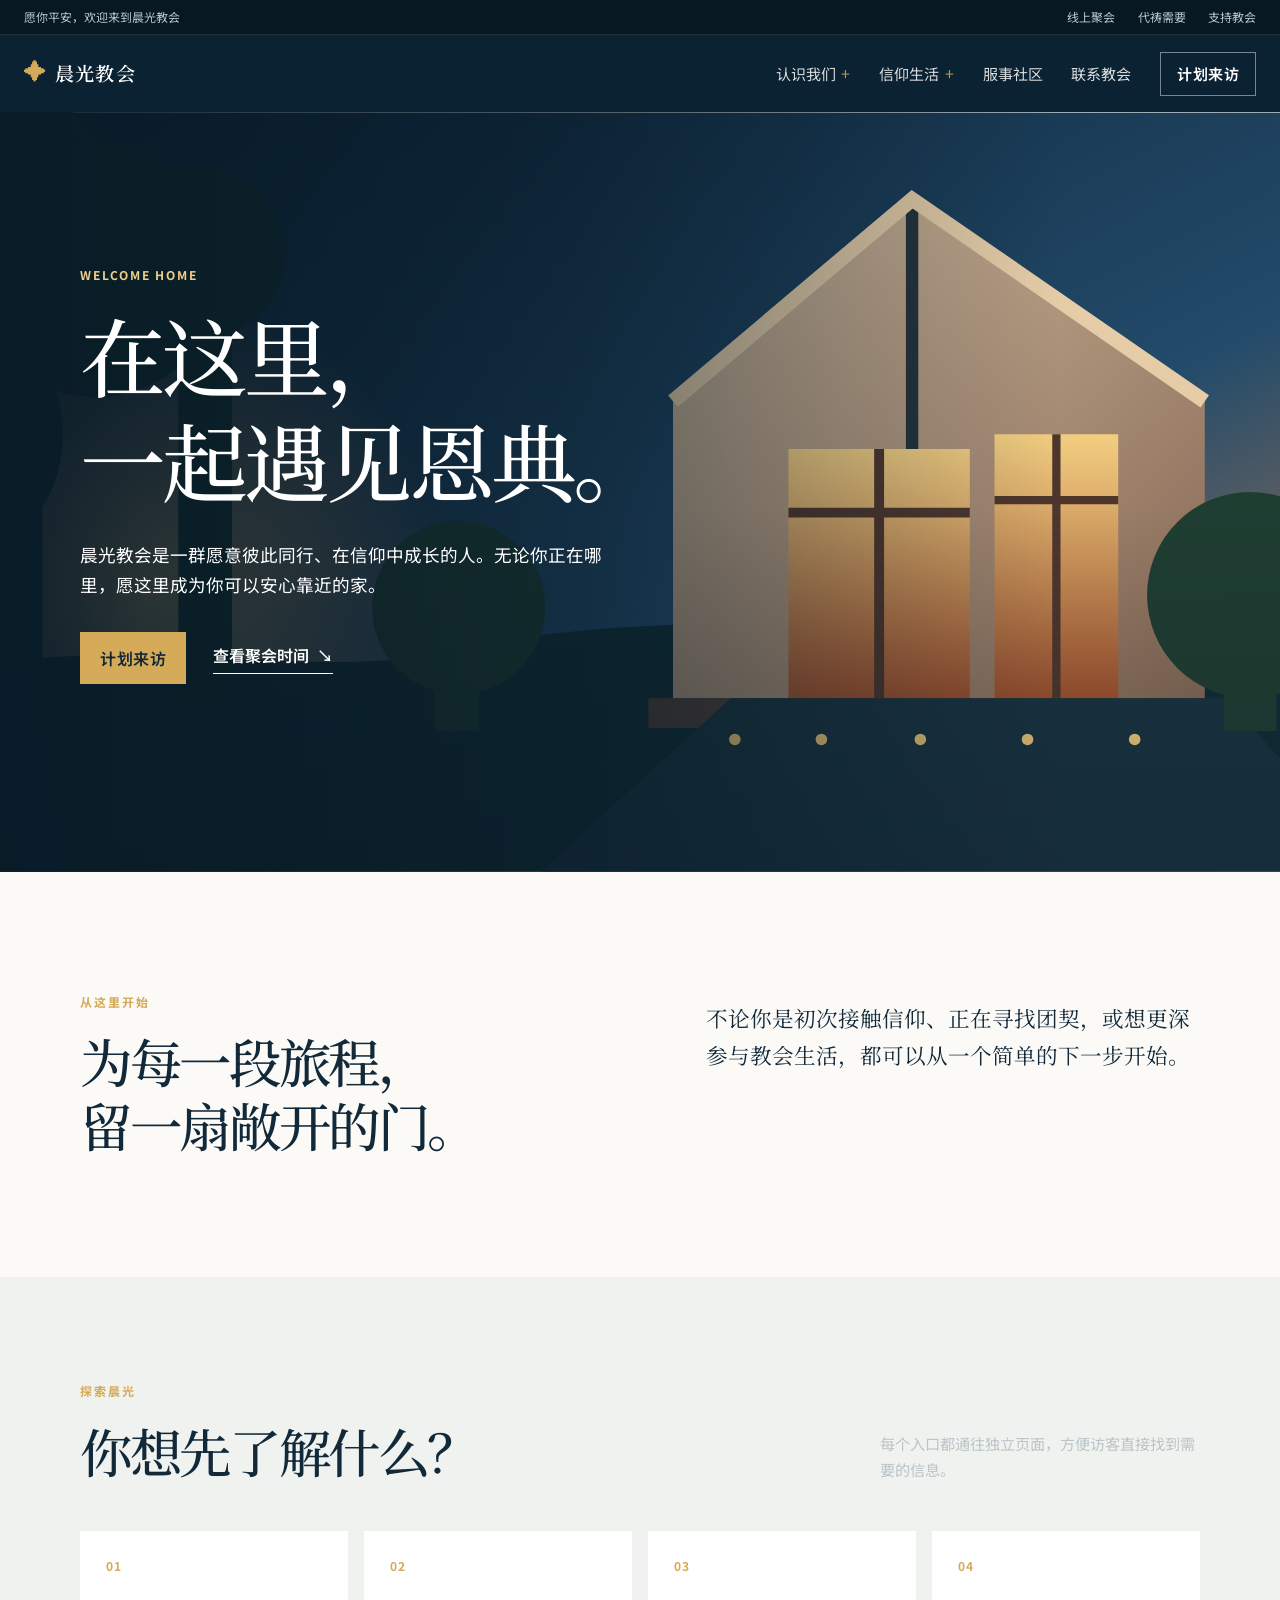
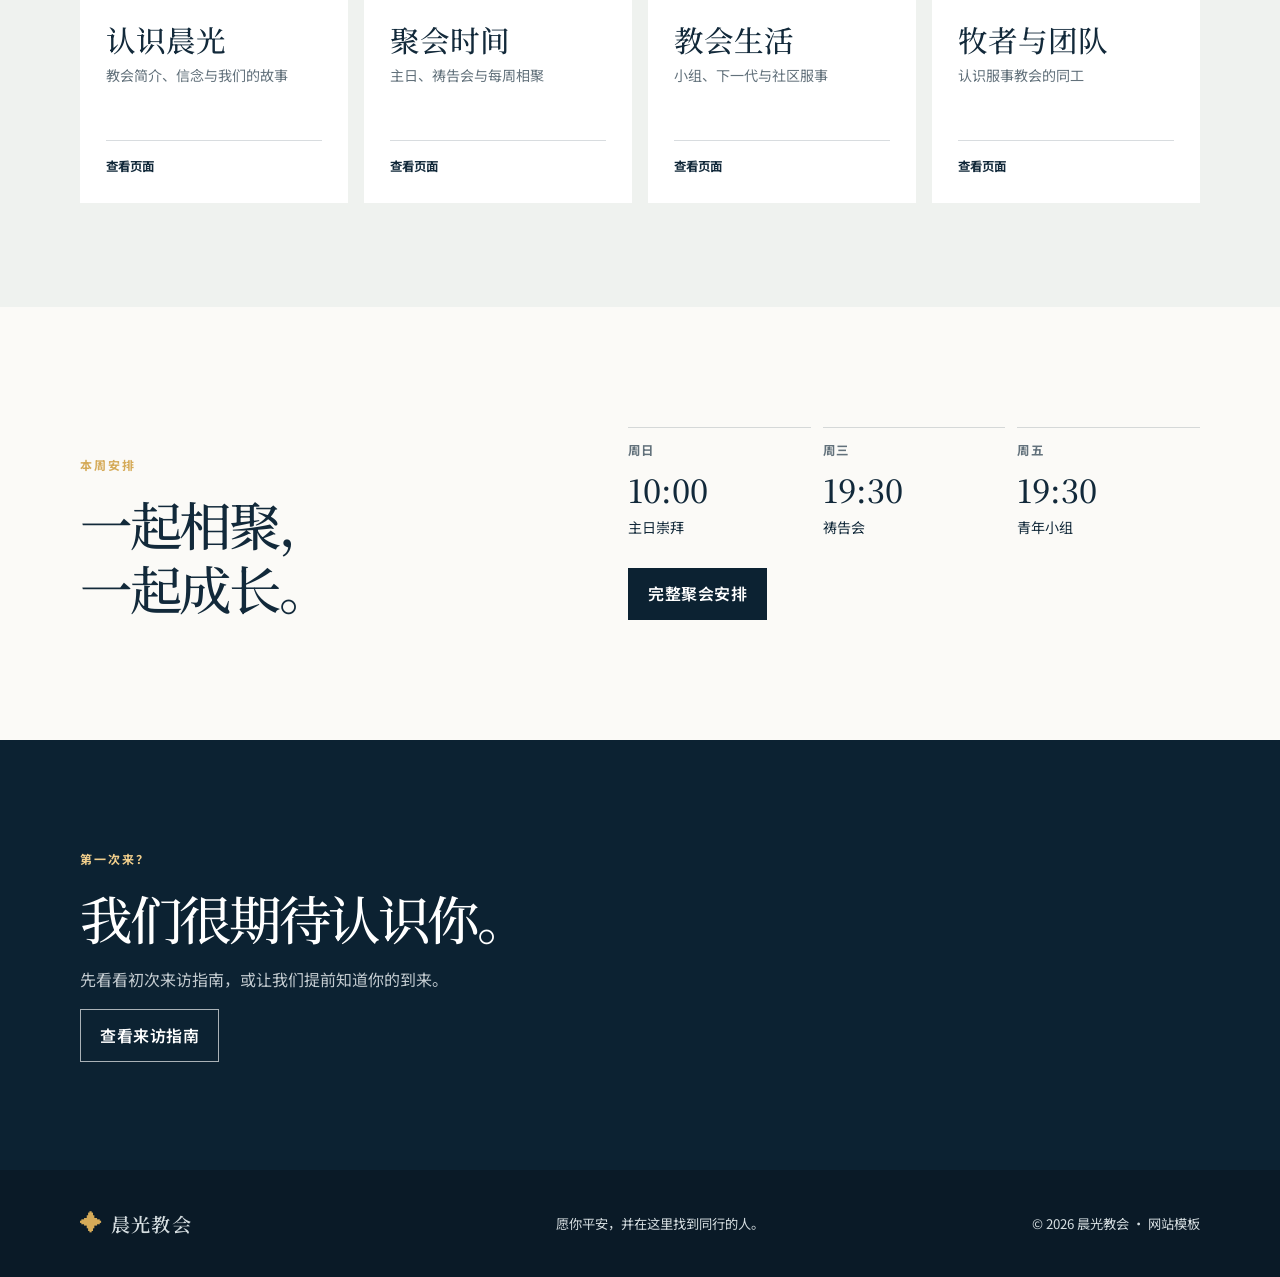
==== index.html @ 92aab504 "Add multi-page church website" ====
<!doctype html><html lang="zh-CN"><head><meta charset="UTF-8"/><meta name="viewport" content="width=device-width, initial-scale=1.0"/><meta name="description" content="晨光教会——一个欢迎你回家的地方。"/><title>晨光教会｜欢迎回家</title><link rel="preconnect" href="https://fonts.googleapis.com"/><link rel="preconnect" href="https://fonts.gstatic.com" crossorigin/><link href="https://fonts.googleapis.com/css2?family=Noto+Serif+SC:wght@400;500;600;700&family=Noto+Sans+SC:wght@400;500;600;700&display=swap" rel="stylesheet"/><link rel="stylesheet" href="styles.css"/></head><body>
<a class="skip-link" href="#main">跳到主要内容</a>
<header class="site-header"><div class="utility-bar"><div class="header-wrap utility-content"><p>愿你平安，欢迎来到晨光教会</p><nav aria-label="快捷导航"><a href="gatherings.html">线上聚会</a><a href="contact.html">代祷需要</a><a href="contact.html">支持教会</a></nav></div></div><div class="main-nav-row"><div class="header-wrap nav-content"><a class="brand" href="index.html" aria-label="晨光教会首页"><span class="brand-mark" aria-hidden="true">✦</span><span>晨光教会</span></a><button class="menu-toggle" type="button" aria-expanded="false" aria-controls="site-nav"><span></span><span></span><span></span><b>菜单</b></button><nav id="site-nav" class="site-nav" aria-label="主要导航"><details class="nav-group"><summary>认识我们</summary><div class="dropdown-menu"><a href="about.html">教会简介</a><a href="team.html">牧者与团队</a><a href="visit.html">初次来访</a></div></details><details class="nav-group"><summary>信仰生活</summary><div class="dropdown-menu"><a href="gatherings.html">主日与聚会</a><a href="ministries.html">小组与事工</a><a href="contact.html">祷告与关怀</a></div></details><a href="ministries.html">服事社区</a><a href="contact.html">联系教会</a><a class="nav-button" href="visit.html">计划来访</a></nav></div></div></header>
<main id="main"><section class="hero"><img src="assets/church-hero.svg" alt="傍晚中亮着暖灯的教会建筑插画"/><div class="hero-overlay"></div><div class="hero-content wrap"><p class="eyebrow light">WELCOME HOME</p><h1>在这里，<br/>一起遇见恩典。</h1><p class="hero-copy">晨光教会是一群愿意彼此同行、在信仰中成长的人。无论你正在哪里，愿这里成为你可以安心靠近的家。</p><div class="hero-actions"><a class="button button-gold" href="visit.html">计划来访</a><a class="text-link light" href="gatherings.html">查看聚会时间 <span aria-hidden="true">↘</span></a></div></div></section>
<section class="home-intro wrap section-pad"><div><p class="eyebrow">从这里开始</p><h2>为每一段旅程，<br/>留一扇敞开的门。</h2></div><p class="lead">不论你是初次接触信仰、正在寻找团契，或想更深参与教会生活，都可以从一个简单的下一步开始。</p></section>
<section class="home-links"><div class="wrap"><div class="section-heading"><div><p class="eyebrow">探索晨光</p><h2>你想先了解什么？</h2></div><p>每个入口都通往独立页面，方便访客直接找到需要的信息。</p></div><div class="link-card-grid"><a class="link-card" href="about.html"><span>01</span><h3>认识晨光</h3><p>教会简介、信念与我们的故事</p><b>查看页面</b></a><a class="link-card" href="gatherings.html"><span>02</span><h3>聚会时间</h3><p>主日、祷告会与每周相聚</p><b>查看页面</b></a><a class="link-card" href="ministries.html"><span>03</span><h3>教会生活</h3><p>小组、下一代与社区服事</p><b>查看页面</b></a><a class="link-card" href="team.html"><span>04</span><h3>牧者与团队</h3><p>认识服事教会的同工</p><b>查看页面</b></a></div></div></section>
<section class="next-steps wrap section-pad"><div><p class="eyebrow">本周安排</p><h2>一起相聚，<br/>一起成长。</h2></div><div class="schedule-mini"><article><p>周日</p><strong>10:00</strong><span>主日崇拜</span></article><article><p>周三</p><strong>19:30</strong><span>祷告会</span></article><article><p>周五</p><strong>19:30</strong><span>青年小组</span></article><a class="button button-dark" href="gatherings.html">完整聚会安排</a></div></section>
<section class="home-cta"><div class="wrap"><p class="eyebrow light">第一次来？</p><h2>我们很期待认识你。</h2><p>先看看初次来访指南，或让我们提前知道你的到来。</p><a class="button button-outline" href="visit.html">查看来访指南</a></div></section></main>
<footer class="site-footer"><div class="wrap footer-grid"><a class="brand" href="index.html"><span class="brand-mark" aria-hidden="true">✦</span><span>晨光教会</span></a><p>愿你平安，并在这里找到同行的人。</p><p>© <span id="year"></span> 晨光教会 · 网站模板</p></div></footer><script src="script.js"></script></body></html>
---- styles.css ----
:root {
  --ink: #12293a;
  --deep: #0c2232;
  --paper: #fbfaf7;
  --sand: #e9e2d7;
  --gold: #d5aa58;
  --muted: #62717b;
  --line: rgba(18, 41, 58, .16);
  --serif: "Noto Serif SC", Georgia, serif;
  --sans: "Noto Sans SC", system-ui, sans-serif;
}

* { box-sizing: border-box; }
html { scroll-behavior: smooth; scroll-padding-top: 5rem; }
body { margin: 0; color: var(--ink); background: var(--paper); font-family: var(--sans); font-size: 16px; line-height: 1.7; }
a { color: inherit; text-decoration: none; }
.wrap { width: min(1120px, calc(100% - 3rem)); margin: 0 auto; }
.section-pad { padding: 7.5rem 0; }
.skip-link { position: fixed; left: 1rem; top: -5rem; z-index: 100; background: var(--gold); padding: .5rem 1rem; color: var(--deep); }
.skip-link:focus { top: 1rem; }

.site-header { background: rgba(12, 34, 50, .98); color: white; position: sticky; top: 0; z-index: 20; }
.header-wrap { margin: 0 auto; width: min(1320px, calc(100% - 3rem)); }
.utility-bar { background: #081823; border-bottom: 1px solid rgba(255,255,255,.1); font-size: .75rem; }
.utility-content { align-items: center; color: #b8c5ca; display: flex; height: 2.15rem; justify-content: space-between; }
.utility-content p { margin: 0; }
.utility-content nav { display: flex; gap: 1.4rem; }
.utility-content a:hover { color: var(--gold); }
.main-nav-row { background: rgba(12, 34, 50, .98); }
.nav-content { align-items: center; display: flex; height: 4.8rem; justify-content: space-between; }
.brand { align-items: center; display: inline-flex; font-family: var(--serif); font-size: 1.2rem; font-weight: 600; gap: .5rem; letter-spacing: .06em; white-space: nowrap; }
.brand-mark { color: var(--gold); font-family: Georgia, serif; font-size: 1.35rem; }
.site-nav { align-items: center; display: flex; gap: 1.8rem; font-size: .94rem; }
.site-nav > a:not(.nav-button), .nav-group > summary { cursor: pointer; opacity: .84; }
.site-nav > a:hover, .site-nav > a:focus, .nav-group > summary:hover, .nav-group > summary:focus { color: var(--gold); opacity: 1; }
.nav-group { position: relative; }
.nav-group summary { list-style: none; }
.nav-group summary::-webkit-details-marker { display: none; }
.nav-group summary::after { color: var(--gold); content: "+"; font-size: 1rem; margin-left: .35rem; }
.nav-group[open] summary::after { content: "–"; }
.dropdown-menu { background: #102b3d; border: 1px solid rgba(255,255,255,.14); box-shadow: 0 1rem 2rem rgba(0,0,0,.22); display: grid; left: -.8rem; min-width: 11.4rem; padding: .5rem .8rem; position: absolute; top: 2rem; }
.dropdown-menu a { border-bottom: 1px solid rgba(255,255,255,.1); color: #e8edef; padding: .62rem 0; }
.dropdown-menu a:last-child { border: 0; }
.dropdown-menu a:hover { color: var(--gold); }
.nav-button, .button { border: 1px solid transparent; display: inline-block; font-weight: 600; letter-spacing: .03em; padding: .72rem 1.2rem; transition: .2s ease; }
.nav-button { border-color: rgba(255,255,255,.45); padding: .5rem 1rem; }
.nav-button:hover { background: white; color: var(--deep); }
.menu-toggle { background: transparent; border: 0; color: white; cursor: pointer; display: none; padding: .5rem 0; }
.menu-toggle span { background: currentColor; display: block; height: 1px; margin: 4px 0; width: 22px; }
.menu-toggle b { clip: rect(0 0 0 0); clip-path: inset(50%); height: 1px; overflow: hidden; position: absolute; white-space: nowrap; width: 1px; }

.hero { color: #fff; min-height: min(760px, calc(100vh - 5rem)); overflow: hidden; position: relative; }
.hero > img, .hero-overlay { height: 100%; inset: 0; position: absolute; width: 100%; }
.hero > img { object-fit: cover; object-position: center; }
.hero-overlay { background: linear-gradient(90deg, rgba(8, 26, 39, .91) 0%, rgba(8,26,39,.55) 45%, rgba(8,26,39,.05) 83%), linear-gradient(0deg, rgba(8,26,39,.26), transparent 48%); }
.hero-content { padding-top: clamp(7rem, 17vh, 12rem); position: relative; }
.eyebrow, .section-label, .card-kicker, .detail-label { font-size: .75rem; font-weight: 700; letter-spacing: .16em; margin: 0 0 1.05rem; text-transform: uppercase; }
.eyebrow { color: var(--gold); }
.eyebrow.light { color: #f2cf8c; }
h1, h2 { font-family: var(--serif); font-weight: 500; letter-spacing: -.045em; line-height: 1.22; }
h1 { font-size: clamp(3.2rem, 6.7vw, 6.2rem); margin: 0; }
h2 { font-size: clamp(2.3rem, 4.1vw, 4.1rem); margin: 0; }
.hero-copy { font-size: 1.1rem; margin: 1.8rem 0 2rem; max-width: 34rem; }
.hero-actions { align-items: center; display: flex; flex-wrap: wrap; gap: 1.7rem; }
.button-gold { background: var(--gold); color: #132837; }
.button-gold:hover { background: #f0c978; transform: translateY(-2px); }
.text-link { border-bottom: 1px solid currentColor; font-weight: 600; padding-bottom: .25rem; }
.text-link span { display: inline-block; padding-left: .25rem; }
.text-link:hover span { transform: translate(2px, 2px); }
.scroll-note { bottom: 1.5rem; font-size: .75rem; font-weight: 600; letter-spacing: .1em; position: absolute; right: max(1.5rem, calc((100% - 1120px) / 2)); text-transform: uppercase; }
.scroll-note span { font-size: 1.2rem; margin-left: .5rem; }

.intro { display: grid; gap: 2rem; grid-template-columns: 1fr 3fr; }
.section-label { color: var(--muted); padding-top: .65rem; }
.intro-grid { display: grid; gap: 3rem; grid-template-columns: 1fr 1fr; }
.lead { font-family: var(--serif); font-size: 1.35rem; line-height: 1.7; margin-top: 0; }
.intro-grid .text-link { display: inline-block; margin-top: .8rem; }

.gatherings { background: var(--deep); color: #f9f7f3; }
.section-heading { align-items: end; display: flex; gap: 2rem; justify-content: space-between; margin-bottom: 3rem; }
.section-heading > p { color: #bac4c9; font-size: .95rem; margin: 0; max-width: 20rem; }
.gathering-grid { display: grid; gap: 1rem; grid-template-columns: repeat(3, 1fr); }
.gathering-card { background: rgba(255,255,255,.06); border: 1px solid rgba(255,255,255,.15); display: flex; flex-direction: column; min-height: 292px; padding: 2rem; }
.gathering-card.featured { background: var(--gold); border-color: var(--gold); color: var(--deep); }
.card-kicker { color: inherit; opacity: .72; }
.time { font-family: var(--serif); font-size: 1.1rem; margin: 0 0 .4rem; }
.time strong { display: block; font-size: 2.4rem; font-weight: 500; }
.gathering-card > p:not(.card-kicker):not(.time) { color: inherit; opacity: .82; }
.tag { border-top: 1px solid currentColor; font-size: .76rem; font-weight: 600; letter-spacing: .08em; margin-top: auto; opacity: .72; padding-top: 1rem; text-transform: uppercase; }

.ministries { padding-bottom: 7.5rem; }
.section-heading.narrow { display: block; }
.ministry-list { border-top: 1px solid var(--line); }
.ministry-row { align-items: baseline; border-bottom: 1px solid var(--line); display: grid; font-family: var(--serif); font-size: clamp(1.4rem, 2.5vw, 2.2rem); gap: 1rem; grid-template-columns: 1.3fr 1fr auto; padding: 1.6rem 0; transition: color .2s, padding .2s; }
.ministry-row span:nth-child(2) { color: var(--muted); font-family: var(--sans); font-size: .92rem; }
.ministry-row b { color: var(--gold); font-family: var(--sans); font-size: 1.7rem; font-weight: 400; }
.ministry-row:hover { color: #9e6d1d; padding-left: .65rem; }

.team { background: #eff2ef; }
.team-heading { align-items: end; }
.team-heading > div:last-child { max-width: 22rem; }
.team-heading .text-link { display: inline-block; margin-top: 1rem; }
.team-grid { display: grid; gap: 1.2rem; grid-template-columns: repeat(3, 1fr); }
.person-card { background: white; padding: 1.35rem 1.35rem 1.7rem; }
.avatar { align-items: center; color: white; display: flex; font-family: var(--serif); font-size: 2.1rem; height: 13rem; justify-content: center; margin-bottom: 1.4rem; overflow: hidden; position: relative; }
.avatar::after { background: linear-gradient(145deg, transparent 40%, rgba(255,255,255,.2)); content: ""; inset: 0; position: absolute; }
.avatar-one { background: linear-gradient(135deg, #1b4755, #9c7948); }
.avatar-two { background: linear-gradient(135deg, #604d4c, #c49965); }
.avatar-three { background: linear-gradient(135deg, #2b4650, #799788); }
.role { color: #87662d; font-size: .74rem; font-weight: 700; letter-spacing: .12em; margin: 0; text-transform: uppercase; }
.person-card h3 { font-family: var(--serif); font-size: 1.8rem; font-weight: 500; margin: .35rem 0 .65rem; }
.person-card > p:last-child { color: var(--muted); font-size: .91rem; margin: 0; }

.visit { background: var(--deep); color: white; display: grid; grid-template-columns: 1.08fr .92fr; min-height: 38rem; }
.visit-image { background: linear-gradient(90deg, transparent 58%, var(--deep)), url("assets/church-hero.svg") center / cover; }
.visit-copy { align-self: center; max-width: 36rem; padding: 5rem clamp(2rem, 7vw, 7rem) 5rem 3rem; }
.visit-copy > p:not(.eyebrow) { color: #c3cbd0; margin: 1.6rem 0 2rem; }
.button-outline { border-color: rgba(255,255,255,.65); color: white; }
.button-outline:hover { background: white; color: var(--deep); }

.contact { display: grid; gap: 4rem; grid-template-columns: 1fr 1fr; }
.contact-intro { font-size: 1.1rem; max-width: 29rem; }
.contact-details { display: grid; gap: 1.25rem; grid-template-columns: 1fr 1fr; }
.contact-details > div { border-top: 1px solid var(--line); padding-top: 1rem; }
.detail-label { color: var(--muted); margin-bottom: .3rem; }
.contact-details p { margin: 0; }
.contact-details a:not(.button) { border-bottom: 1px solid var(--ink); }
.button-dark { align-self: end; background: var(--deep); color: white; justify-self: start; }
.button-dark:hover { background: #29485d; }
.template-note { color: var(--muted); font-size: .78rem; grid-column: 1 / -1; }
.site-footer { background: #0a1a27; color: #d5dde0; padding: 2.2rem 0; }
.footer-grid { align-items: center; display: grid; gap: 1.5rem; grid-template-columns: 1fr 1fr auto; }
.footer-grid p { font-size: .83rem; margin: 0; }

/* Multi-page content */
.home-intro { align-items: start; display: grid; gap: 5rem; grid-template-columns: 1.05fr .95fr; }
.home-intro .lead { margin: .5rem 0 0; }
.home-links { background: #eff2ef; padding: 6.5rem 0; }
.link-card-grid { display: grid; gap: 1rem; grid-template-columns: repeat(4, 1fr); }
.link-card { background: white; display: flex; flex-direction: column; min-height: 17rem; padding: 1.6rem; transition: background .2s, transform .2s; }
.link-card:hover { background: var(--deep); color: white; transform: translateY(-4px); }
.link-card > span { color: var(--gold); font-size: .75rem; font-weight: 700; letter-spacing: .12em; }
.link-card h3 { font-family: var(--serif); font-size: 1.85rem; font-weight: 500; line-height: 1.3; margin: 2.7rem 0 .35rem; }
.link-card p { color: var(--muted); font-size: .88rem; margin: 0; }
.link-card:hover p { color: #c8d3d7; }
.link-card b { border-top: 1px solid var(--line); font-size: .78rem; margin-top: auto; padding-top: .9rem; }
.link-card:hover b { border-color: rgba(255,255,255,.25); }
.next-steps { align-items: end; display: grid; gap: 5rem; grid-template-columns: .9fr 1.1fr; }
.schedule-mini { display: grid; gap: .75rem; grid-template-columns: repeat(3, 1fr); }
.schedule-mini article { border-top: 1px solid var(--line); display: grid; padding-top: .8rem; }
.schedule-mini p { color: var(--muted); font-size: .78rem; font-weight: 700; letter-spacing: .1em; margin: 0; text-transform: uppercase; }
.schedule-mini strong { font-family: var(--serif); font-size: 2rem; font-weight: 500; }
.schedule-mini span { font-size: .88rem; }
.schedule-mini .button { grid-column: 1 / -1; justify-self: start; margin-top: 1rem; }
.home-cta { background: var(--deep); color: white; padding: 6.8rem 0; }
.home-cta .wrap { max-width: 1120px; }
.home-cta h2 { max-width: 36rem; }
.home-cta p:not(.eyebrow) { color: #c3cbd0; max-width: 31rem; }

.page-banner { background: linear-gradient(115deg, #102d3e, #264b5c); color: white; padding: 7rem 0 6.2rem; }
.page-banner.compact { padding: 5.6rem 0; }
.page-banner h1 { font-size: clamp(3rem, 5.4vw, 5.4rem); max-width: 54rem; }
.page-banner > .wrap > p:last-child { color: #c6d0d5; font-size: 1.05rem; max-width: 41rem; }
.visit-banner { background: linear-gradient(90deg, rgba(10,31,44,.9), rgba(10,31,44,.66)), url("assets/church-hero.svg") center / cover; }
.content-grid { display: grid; gap: 4rem; grid-template-columns: 1fr 2fr; }
.content-grid > div { max-width: 45rem; }
.content-grid > div > p:not(.lead) { font-size: 1.05rem; }
.values { background: var(--deep); color: white; padding: 6.2rem 0; }
.value-grid { display: grid; gap: 2rem; grid-template-columns: repeat(3, 1fr); }
.value-grid article { border-top: 1px solid rgba(255,255,255,.25); padding-top: 1.2rem; }
.value-grid span { color: var(--gold); font-size: .76rem; font-weight: 700; letter-spacing: .12em; }
.value-grid h2 { font-size: 2.25rem; margin: 1.5rem 0 .55rem; }
.value-grid p { color: #c4d0d3; margin: 0; }
.centered-cta { text-align: center; }
.centered-cta .button { margin-top: 1.2rem; }
.soft-section { background: #eff2ef; padding: 3.8rem 0; }
.split-callout { align-items: end; display: flex; gap: 2rem; justify-content: space-between; }
.split-callout h2 { font-size: clamp(2.1rem, 3.4vw, 3.4rem); }
.schedule-list { border-top: 1px solid var(--line); }
.schedule-list article { align-items: center; border-bottom: 1px solid var(--line); display: grid; gap: 2rem; grid-template-columns: 5rem 8rem 1fr auto; padding: 2rem 0; }
.schedule-day { color: var(--muted); font-size: .85rem; font-weight: 700; letter-spacing: .1em; margin: 0; }
.schedule-time { font-family: var(--serif); font-size: 2.2rem; margin: 0; }
.schedule-list h2 { font-size: 1.7rem; margin: 0; }
.schedule-list h2 + p { color: var(--muted); font-size: .92rem; margin: .25rem 0 0; }
.schedule-list span { border: 1px solid var(--line); font-size: .76rem; padding: .3rem .6rem; }
.ministry-page-list { border-top: 1px solid var(--line); }
.ministry-page-list article { align-items: center; border-bottom: 1px solid var(--line); display: grid; gap: 2rem; grid-template-columns: 3rem 1fr auto; padding: 2rem 0; }
.ministry-page-list > article > span { color: #9e6d1d; font-size: .78rem; font-weight: 700; letter-spacing: .1em; }
.ministry-page-list h2 { font-size: 2rem; margin: 0; }
.ministry-page-list p { color: var(--muted); margin: .25rem 0 0; }
.ministry-page-list a { border-bottom: 1px solid var(--ink); font-size: .9rem; font-weight: 700; }
.visit-steps { display: grid; gap: 1rem; grid-template-columns: repeat(3, 1fr); }
.visit-steps article { background: #eff2ef; min-height: 15rem; padding: 1.7rem; }
.visit-steps span { color: #9e6d1d; font-size: .75rem; font-weight: 700; letter-spacing: .12em; }
.visit-steps h3 { font-family: var(--serif); font-size: 1.8rem; font-weight: 500; margin: 2rem 0 .5rem; }
.visit-steps p { color: var(--muted); font-size: .9rem; margin: 0; }
.contact-page { display: grid; gap: 5rem; grid-template-columns: 1fr 1fr; }
.contact-details.wide { gap: 1.7rem 2rem; }

@media (max-width: 760px) {
  .wrap { width: min(100% - 2.25rem, 1120px); }
  .section-pad { padding: 4.8rem 0; }
  .header-wrap { width: min(100% - 2.25rem, 1120px); }
  .utility-bar { display: none; }
  .nav-content { height: 4.5rem; }
  .menu-toggle { display: block; }
  .site-nav { align-items: stretch; background: var(--deep); display: none; flex-direction: column; gap: 0; left: 0; padding: .6rem 1.125rem 1.2rem; position: absolute; right: 0; top: 4.5rem; }
  .site-nav.is-open { display: flex; }
  .site-nav > a, .nav-group { border-bottom: 1px solid rgba(255,255,255,.12); padding: .85rem 0; }
  .nav-group summary { display: flex; justify-content: space-between; }
  .dropdown-menu { box-shadow: none; margin-top: .65rem; position: static; }
  .site-nav .nav-button { border: 1px solid rgba(255,255,255,.4); margin-top: .7rem; text-align: center; }
  .hero { min-height: 650px; }
  .hero-content { padding-top: 8.5rem; }
  .hero-overlay { background: linear-gradient(90deg, rgba(8,26,39,.85), rgba(8,26,39,.35)), linear-gradient(0deg, rgba(8,26,39,.55), transparent); }
  .intro, .intro-grid, .contact { grid-template-columns: 1fr; }
  .intro { gap: 0; }
  .intro-grid { gap: 1.2rem; }
  .section-heading { align-items: start; flex-direction: column; margin-bottom: 2rem; }
  .gathering-grid { grid-template-columns: 1fr; }
  .gathering-card { min-height: 230px; }
  .ministry-row { align-items: center; grid-template-columns: 1fr auto; }
  .ministry-row span:nth-child(2) { display: none; }
  .visit { grid-template-columns: 1fr; }
  .visit-image { height: 18rem; }
  .visit-copy { padding: 3.8rem 1.125rem; }
  .contact-details { grid-template-columns: 1fr; }
  .team-grid { grid-template-columns: 1fr; }
  .avatar { height: 11rem; }
  .footer-grid { align-items: start; grid-template-columns: 1fr; }
  .home-intro, .next-steps, .content-grid, .contact-page { gap: 2rem; grid-template-columns: 1fr; }
  .home-links { padding: 4.8rem 0; }
  .link-card-grid { grid-template-columns: 1fr 1fr; }
  .link-card { min-height: 14rem; }
  .link-card h3 { font-size: 1.45rem; margin-top: 1.8rem; }
  .schedule-mini { grid-template-columns: 1fr 1fr; }
  .page-banner, .page-banner.compact { padding: 4.7rem 0; }
  .value-grid, .visit-steps { grid-template-columns: 1fr; }
  .value-grid { gap: 1.3rem; }
  .split-callout { align-items: start; flex-direction: column; }
  .schedule-list article { align-items: start; gap: .5rem 1rem; grid-template-columns: 4rem 1fr; }
  .schedule-list article > div { grid-column: 1 / -1; }
  .schedule-list article > span { grid-column: 1 / -1; }
  .ministry-page-list article { align-items: start; gap: .7rem 1rem; grid-template-columns: 2rem 1fr; }
  .ministry-page-list article > a { grid-column: 2; justify-self: start; }
}

@media (prefers-reduced-motion: reduce) { html { scroll-behavior: auto; } *, *::before, *::after { transition-duration: .01ms !important; } }
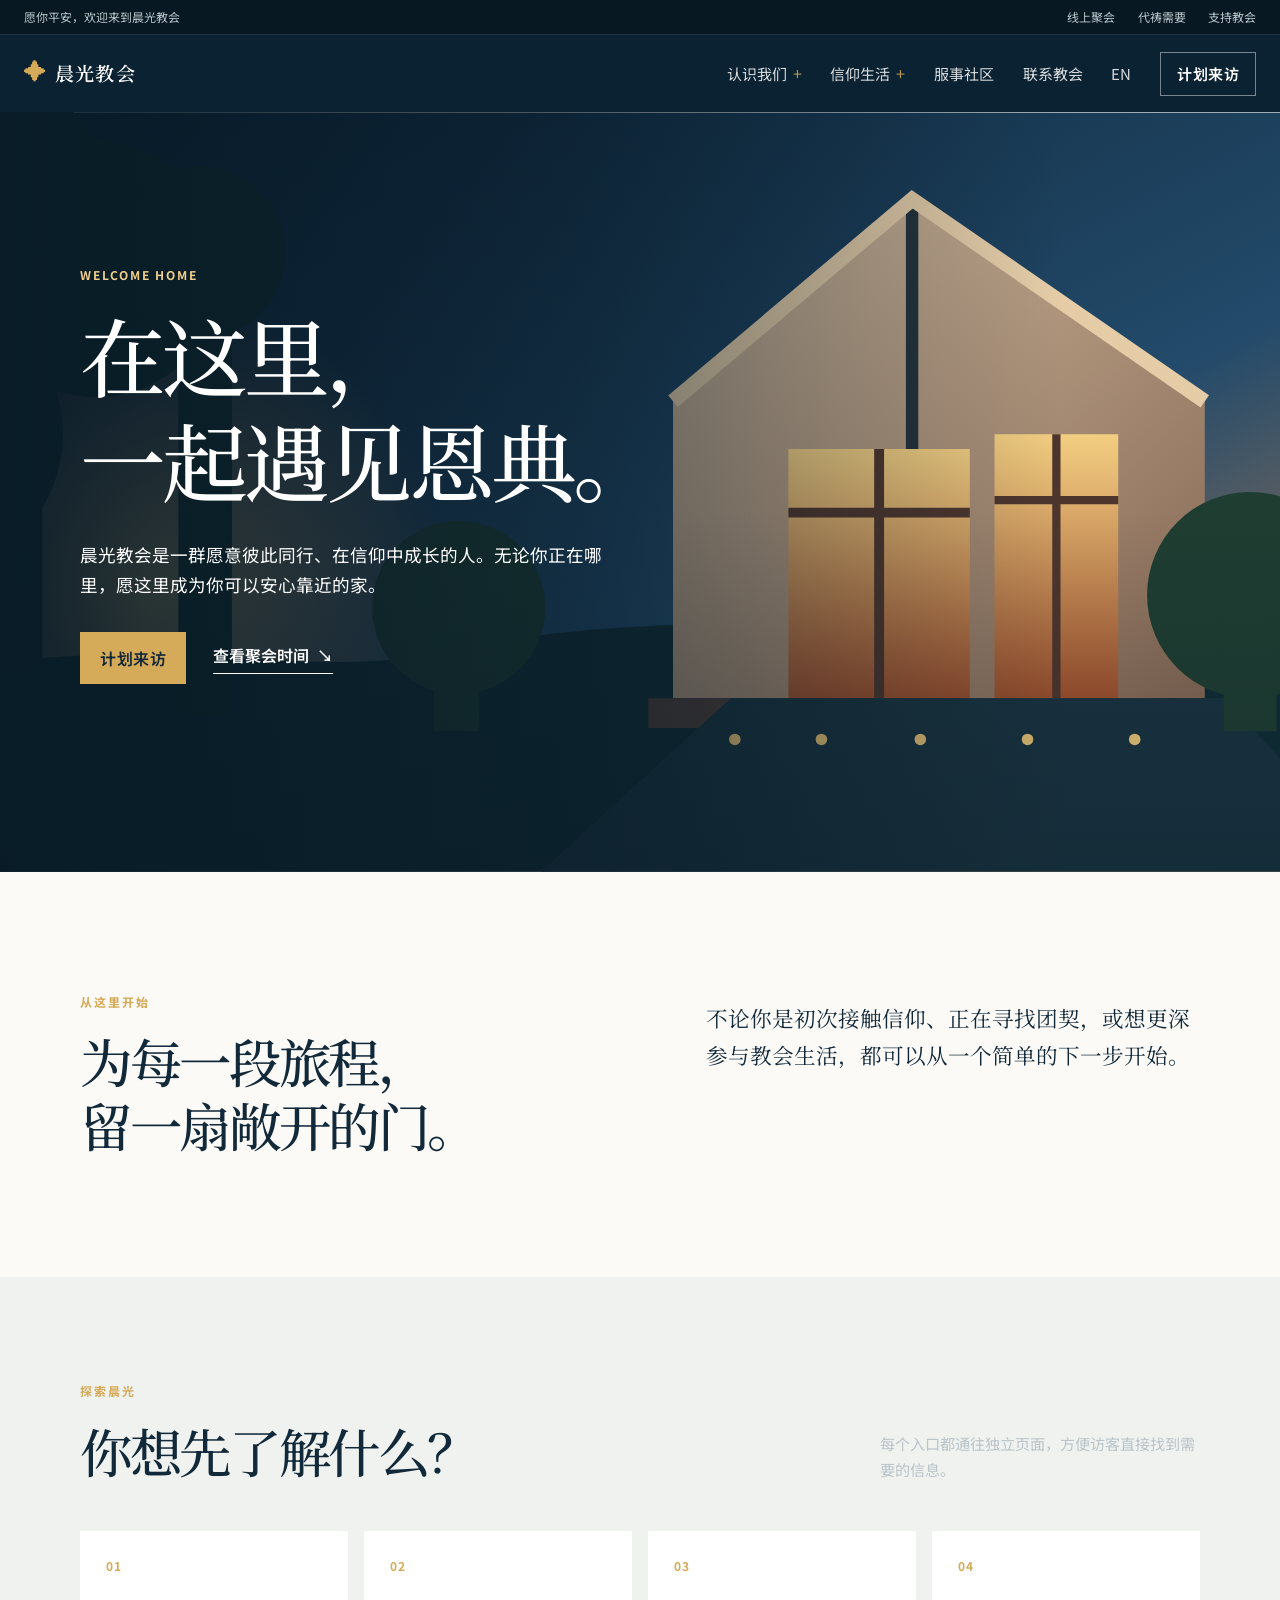
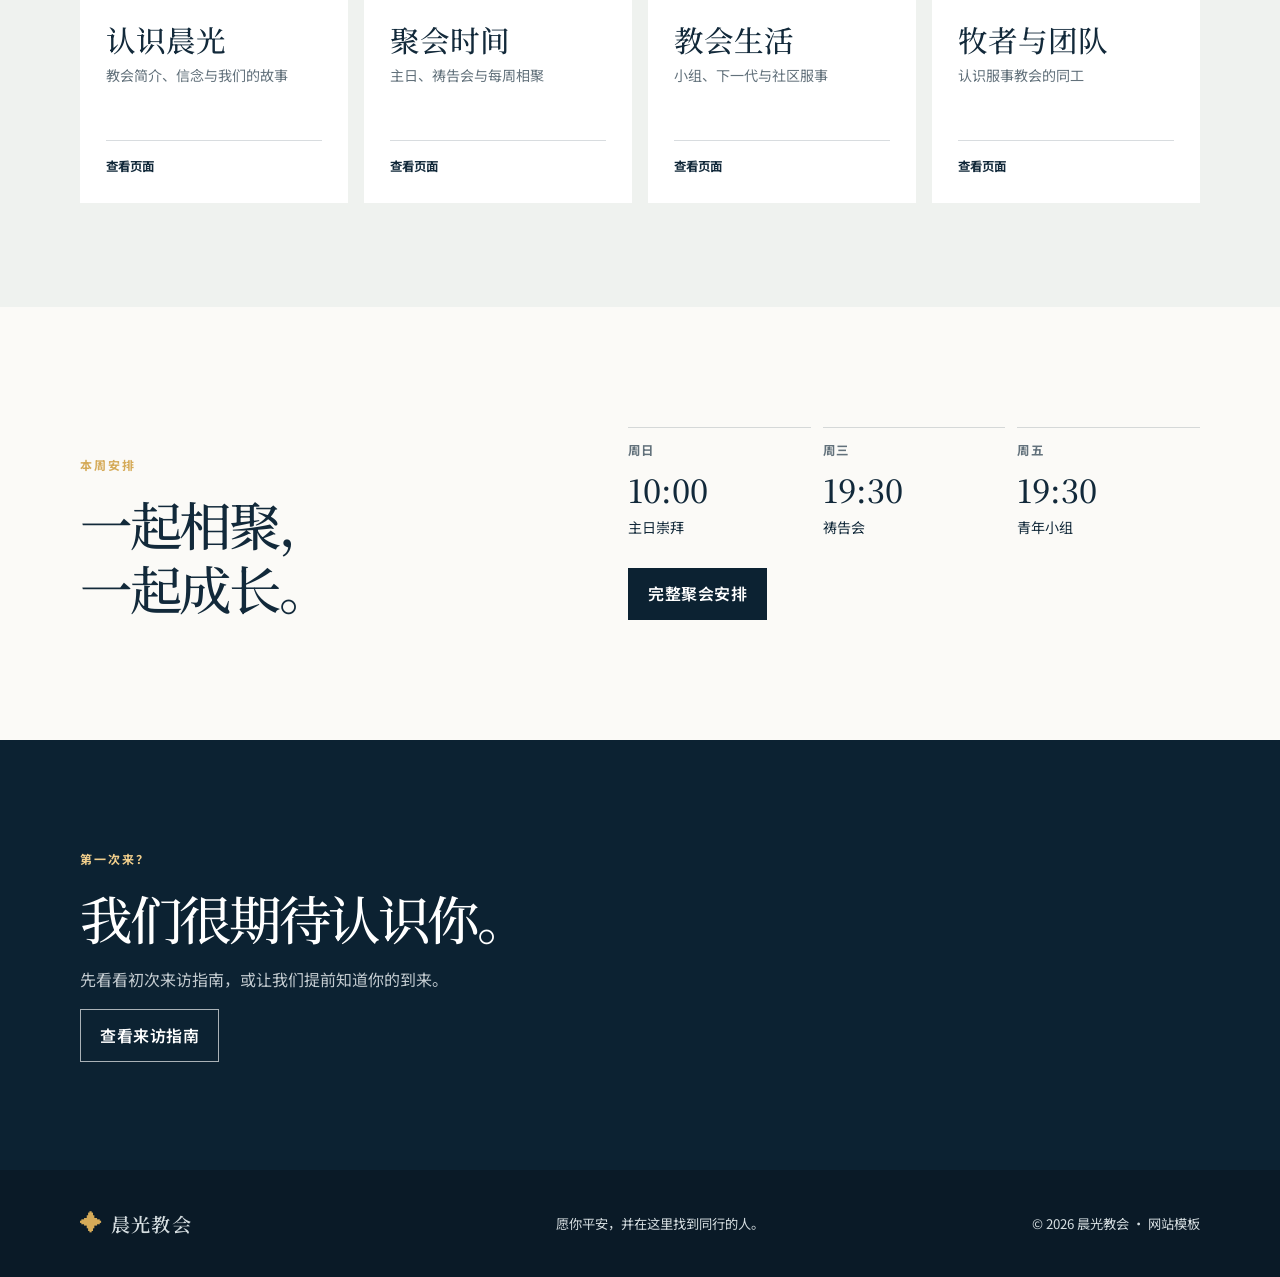
==== commit c7a354be: "Add English language switch" ====
--- a/index.html
+++ b/index.html
@@ -1,6 +1,6 @@
 <!doctype html><html lang="zh-CN"><head><meta charset="UTF-8"/><meta name="viewport" content="width=device-width, initial-scale=1.0"/><meta name="description" content="晨光教会——一个欢迎你回家的地方。"/><title>晨光教会｜欢迎回家</title><link rel="preconnect" href="https://fonts.googleapis.com"/><link rel="preconnect" href="https://fonts.gstatic.com" crossorigin/><link href="https://fonts.googleapis.com/css2?family=Noto+Serif+SC:wght@400;500;600;700&family=Noto+Sans+SC:wght@400;500;600;700&display=swap" rel="stylesheet"/><link rel="stylesheet" href="styles.css"/></head><body>
 <a class="skip-link" href="#main">跳到主要内容</a>
-<header class="site-header"><div class="utility-bar"><div class="header-wrap utility-content"><p>愿你平安，欢迎来到晨光教会</p><nav aria-label="快捷导航"><a href="gatherings.html">线上聚会</a><a href="contact.html">代祷需要</a><a href="contact.html">支持教会</a></nav></div></div><div class="main-nav-row"><div class="header-wrap nav-content"><a class="brand" href="index.html" aria-label="晨光教会首页"><span class="brand-mark" aria-hidden="true">✦</span><span>晨光教会</span></a><button class="menu-toggle" type="button" aria-expanded="false" aria-controls="site-nav"><span></span><span></span><span></span><b>菜单</b></button><nav id="site-nav" class="site-nav" aria-label="主要导航"><details class="nav-group"><summary>认识我们</summary><div class="dropdown-menu"><a href="about.html">教会简介</a><a href="team.html">牧者与团队</a><a href="visit.html">初次来访</a></div></details><details class="nav-group"><summary>信仰生活</summary><div class="dropdown-menu"><a href="gatherings.html">主日与聚会</a><a href="ministries.html">小组与事工</a><a href="contact.html">祷告与关怀</a></div></details><a href="ministries.html">服事社区</a><a href="contact.html">联系教会</a><a class="nav-button" href="visit.html">计划来访</a></nav></div></div></header>
+<header class="site-header"><div class="utility-bar"><div class="header-wrap utility-content"><p>愿你平安，欢迎来到晨光教会</p><nav aria-label="快捷导航"><a href="gatherings.html">线上聚会</a><a href="contact.html">代祷需要</a><a href="contact.html">支持教会</a></nav></div></div><div class="main-nav-row"><div class="header-wrap nav-content"><a class="brand" href="index.html" aria-label="晨光教会首页"><span class="brand-mark" aria-hidden="true">✦</span><span>晨光教会</span></a><button class="menu-toggle" type="button" aria-expanded="false" aria-controls="site-nav"><span></span><span></span><span></span><b>菜单</b></button><nav id="site-nav" class="site-nav" aria-label="主要导航"><details class="nav-group"><summary>认识我们</summary><div class="dropdown-menu"><a href="about.html">教会简介</a><a href="team.html">牧者与团队</a><a href="visit.html">初次来访</a></div></details><details class="nav-group"><summary>信仰生活</summary><div class="dropdown-menu"><a href="gatherings.html">主日与聚会</a><a href="ministries.html">小组与事工</a><a href="contact.html">祷告与关怀</a></div></details><a href="ministries.html">服事社区</a><a href="contact.html">联系教会</a><a class="language-toggle" href="en/index.html">EN</a><a class="nav-button" href="visit.html">计划来访</a></nav></div></div></header>
 <main id="main"><section class="hero"><img src="assets/church-hero.svg" alt="傍晚中亮着暖灯的教会建筑插画"/><div class="hero-overlay"></div><div class="hero-content wrap"><p class="eyebrow light">WELCOME HOME</p><h1>在这里，<br/>一起遇见恩典。</h1><p class="hero-copy">晨光教会是一群愿意彼此同行、在信仰中成长的人。无论你正在哪里，愿这里成为你可以安心靠近的家。</p><div class="hero-actions"><a class="button button-gold" href="visit.html">计划来访</a><a class="text-link light" href="gatherings.html">查看聚会时间 <span aria-hidden="true">↘</span></a></div></div></section>
 <section class="home-intro wrap section-pad"><div><p class="eyebrow">从这里开始</p><h2>为每一段旅程，<br/>留一扇敞开的门。</h2></div><p class="lead">不论你是初次接触信仰、正在寻找团契，或想更深参与教会生活，都可以从一个简单的下一步开始。</p></section>
 <section class="home-links"><div class="wrap"><div class="section-heading"><div><p class="eyebrow">探索晨光</p><h2>你想先了解什么？</h2></div><p>每个入口都通往独立页面，方便访客直接找到需要的信息。</p></div><div class="link-card-grid"><a class="link-card" href="about.html"><span>01</span><h3>认识晨光</h3><p>教会简介、信念与我们的故事</p><b>查看页面</b></a><a class="link-card" href="gatherings.html"><span>02</span><h3>聚会时间</h3><p>主日、祷告会与每周相聚</p><b>查看页面</b></a><a class="link-card" href="ministries.html"><span>03</span><h3>教会生活</h3><p>小组、下一代与社区服事</p><b>查看页面</b></a><a class="link-card" href="team.html"><span>04</span><h3>牧者与团队</h3><p>认识服事教会的同工</p><b>查看页面</b></a></div></div></section>
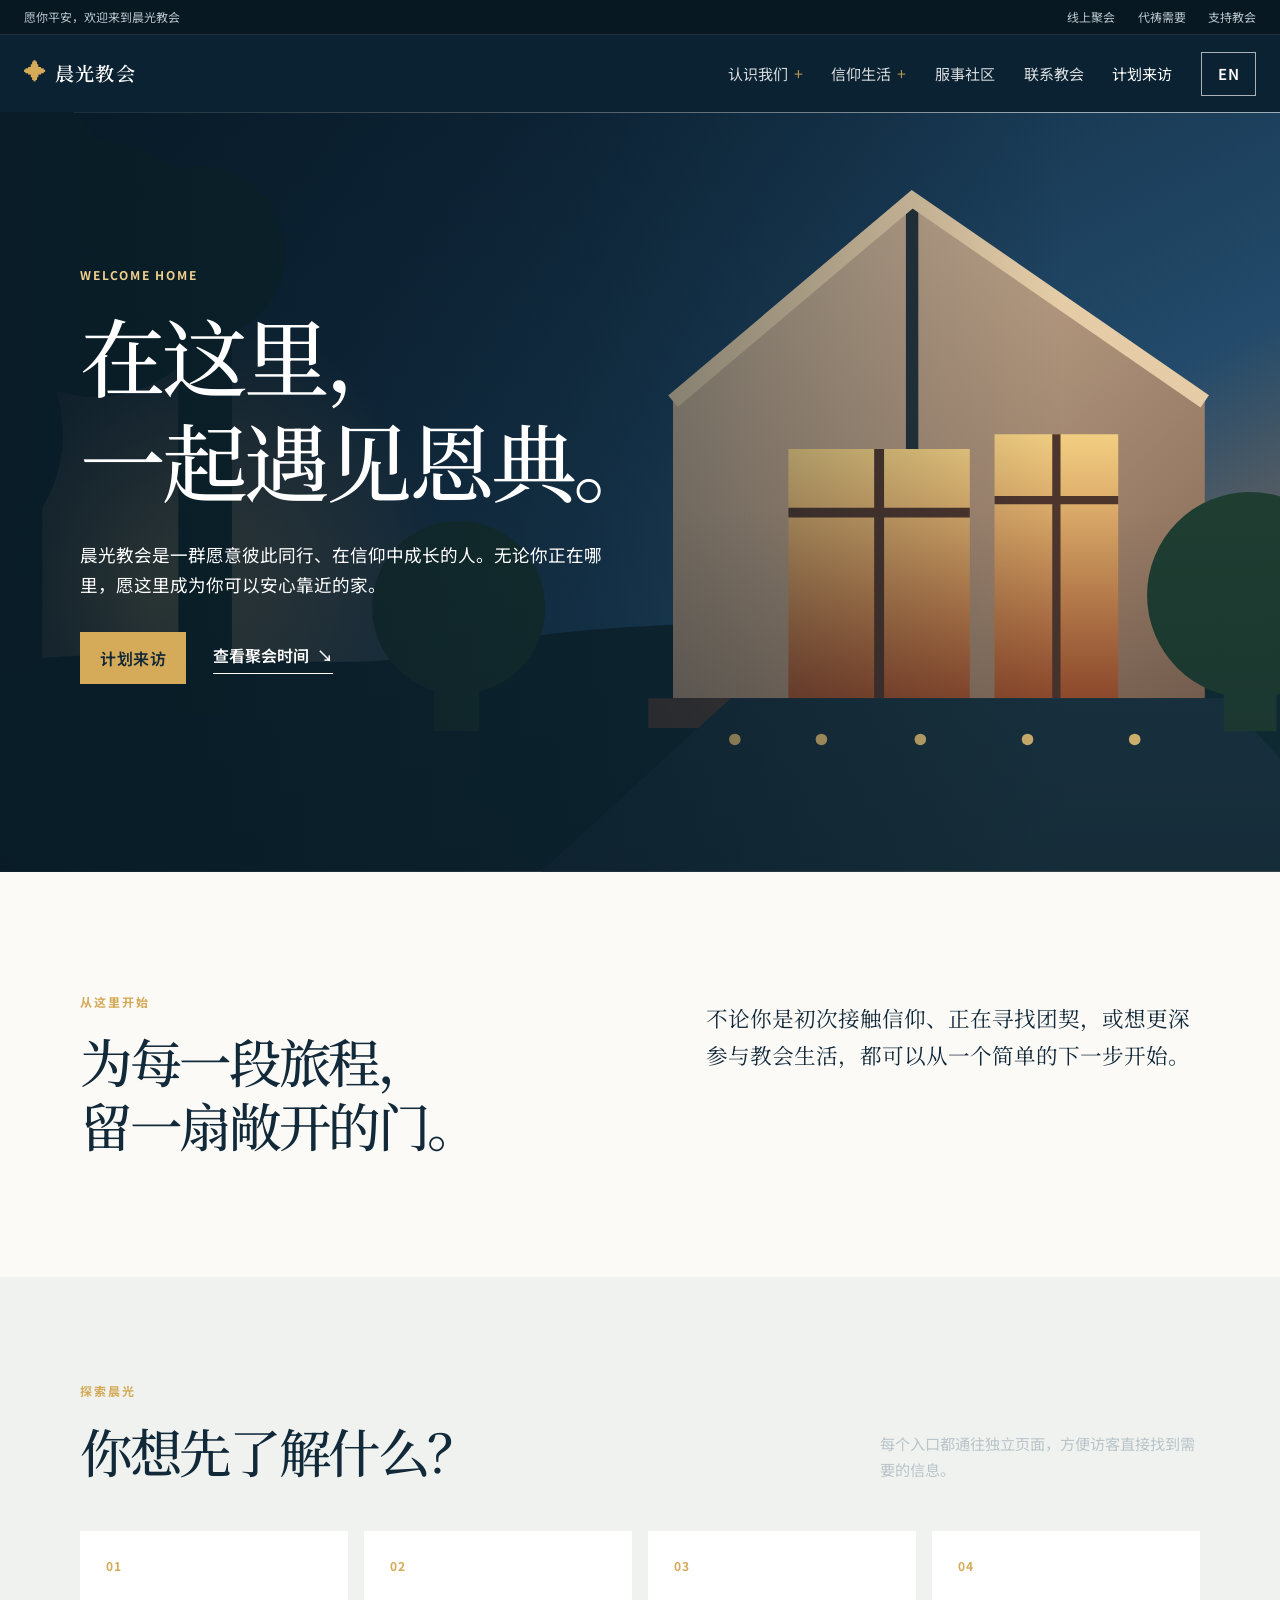
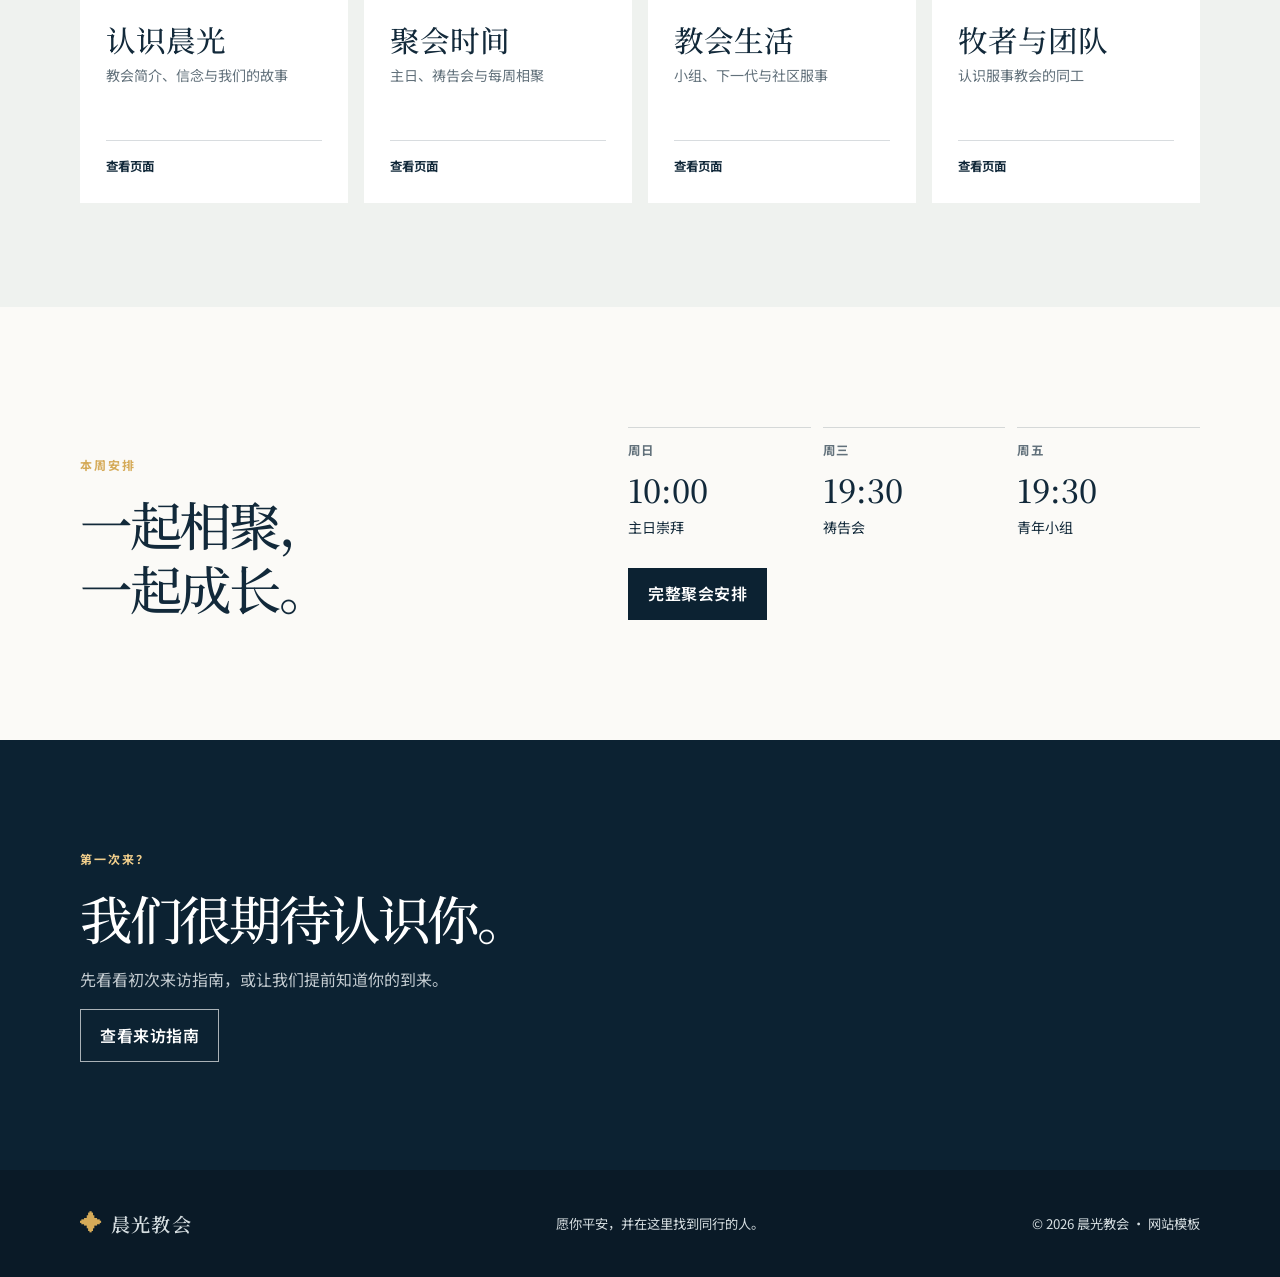
==== commit b3677d98: "Reorder home navigation links" ====
--- a/index.html
+++ b/index.html
@@ -7,3 +7,5 @@
 <section class="next-steps wrap section-pad"><div><p class="eyebrow">本周安排</p><h2>一起相聚，<br/>一起成长。</h2></div><div class="schedule-mini"><article><p>周日</p><strong>10:00</strong><span>主日崇拜</span></article><article><p>周三</p><strong>19:30</strong><span>祷告会</span></article><article><p>周五</p><strong>19:30</strong><span>青年小组</span></article><a class="button button-dark" href="gatherings.html">完整聚会安排</a></div></section>
 <section class="home-cta"><div class="wrap"><p class="eyebrow light">第一次来？</p><h2>我们很期待认识你。</h2><p>先看看初次来访指南，或让我们提前知道你的到来。</p><a class="button button-outline" href="visit.html">查看来访指南</a></div></section></main>
 <footer class="site-footer"><div class="wrap footer-grid"><a class="brand" href="index.html"><span class="brand-mark" aria-hidden="true">✦</span><span>晨光教会</span></a><p>愿你平安，并在这里找到同行的人。</p><p>© <span id="year"></span> 晨光教会 · 网站模板</p></div></footer><script src="script.js"></script></body></html>
+
+<script>document.querySelector('.nav-button')?.after(document.querySelector('.language-toggle'));</script>
--- a/styles.css
+++ b/styles.css
@@ -246,3 +246,11 @@
 }
 
 @media (prefers-reduced-motion: reduce) { html { scroll-behavior: auto; } *, *::before, *::after { transition-duration: .01ms !important; } }
+
+
+/* Language switch emphasis */
+.nav-button { border: 0; font-weight: inherit; letter-spacing: normal; padding: 0; transition: color .2s ease; }
+.nav-button:hover, .nav-button:focus { background: transparent; color: var(--gold); }
+.language-toggle { border: 1px solid rgba(255,255,255,.65); display: inline-block; font-weight: 600; letter-spacing: .03em; opacity: 1 !important; padding: .5rem 1rem; transition: .2s ease; }
+.language-toggle:hover, .language-toggle:focus { background: white; color: var(--deep); }
+@media (max-width: 760px) { .site-nav .nav-button { border: 0; margin-top: 0; text-align: left; } .site-nav .language-toggle { border: 1px solid rgba(255,255,255,.6); margin-top: .7rem; text-align: center; } }
